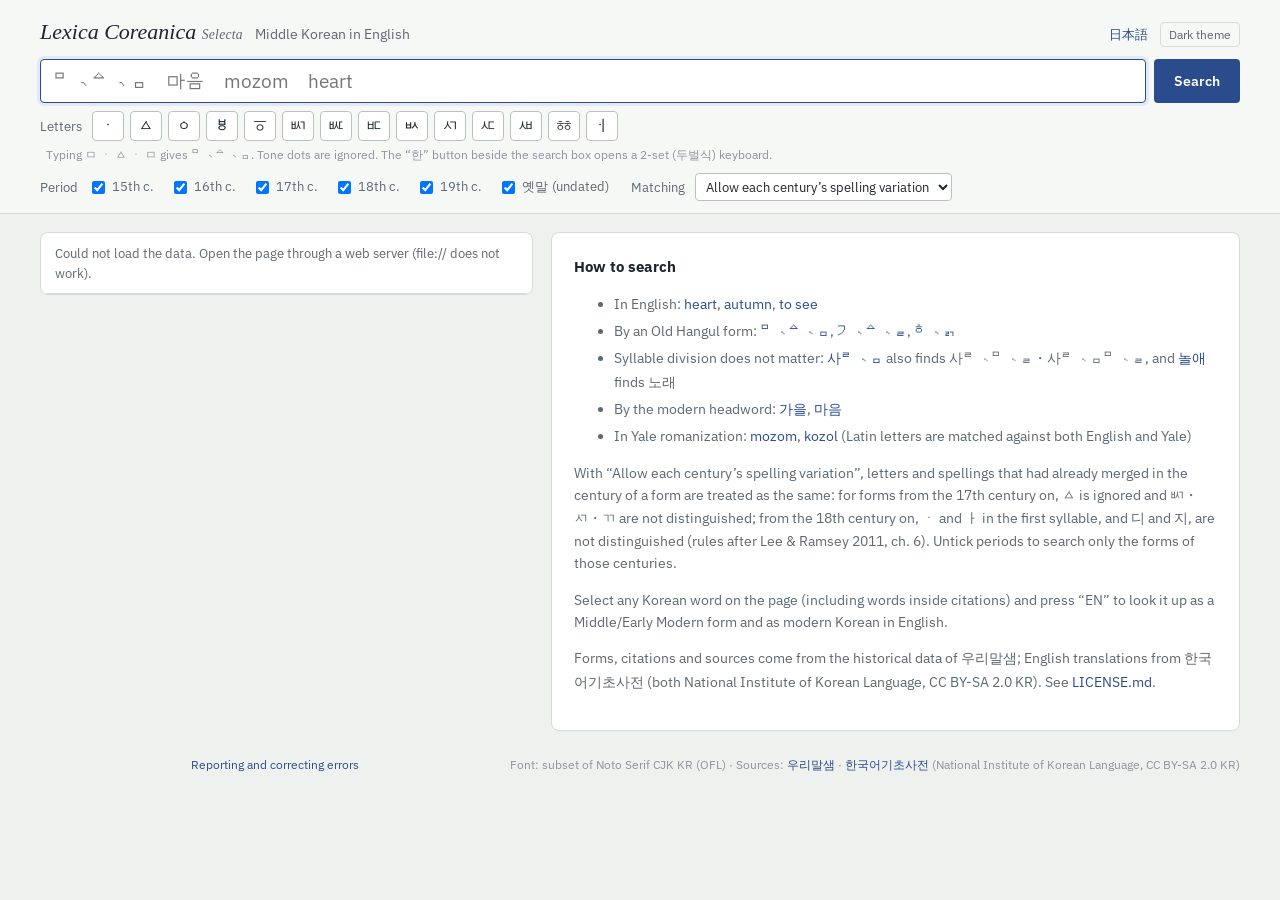
==== en/index.html @ 5fdf5585 "Rename project to Lexica Coreanica / Mongolica / Tungusica LexicaCoreanicarum -> LexicaCoreanica, Le" ====
<!DOCTYPE html>
<html lang="en">
<head>
<meta charset="UTF-8">
<meta name="viewport" content="width=device-width, initial-scale=1.0">
<title>Middle Korean in English — Lexica Coreanica Selecta</title>
<meta name="description" content="Search 15th–19th century Korean forms and citations from the historical data of 우리말샘, in English.">
<link rel="preload" href="../fonts/hangul.woff" as="font" type="font/woff" crossorigin>
<link rel="preconnect" href="https://fonts.googleapis.com">
<link rel="preconnect" href="https://fonts.gstatic.com" crossorigin>
<link rel="stylesheet" href="https://fonts.googleapis.com/css2?family=IBM+Plex+Sans:wght@400;500;600&display=swap">
<link rel="stylesheet" href="../site.css">
<meta name="lexica-base" content="../">
<link rel="alternate" hreflang="ja" href="../">
<style>:root { --font-ui: "IBM Plex Sans", system-ui, -apple-system, "Segoe UI", sans-serif; }</style>
</head>
<body>
<header class="top">
  <div class="wrap top-row">
    <div class="mark"><span class="mark-title">Lexica Coreanica <span class="mark-selecta">Selecta</span></span><span class="mark-sub">Middle Korean in English</span></div>
    <span class="top-links"><a href="../" hreflang="ja" lang="ja">日本語</a><button type="button" class="link-btn" id="theme">Dark theme</button></span>
  </div>
  <div class="wrap">
    <form id="f" class="query" autocomplete="off" role="search">
      <input id="q" class="field big" type="search" placeholder="ᄆᆞᅀᆞᆷ　마음　mozom　heart" aria-label="Word to search" autofocus>
      <button class="btn" type="submit">Search</button>
    </form>
    <div class="palette" aria-label="Insert Old Hangul letters">
      <span class="label">Letters</span>
      <button type="button" data-ins="ㆍ" title="arae-a">ㆍ</button><button type="button" data-ins="ㅿ" title="banchieum">ㅿ</button>
      <button type="button" data-ins="ㆁ" title="yet-ieung">ㆁ</button><button type="button" data-ins="ㅸ" title="sungyeongeum bieup">ㅸ</button>
      <button type="button" data-ins="ㆆ" title="yeorin-hieut">ㆆ</button><button type="button" data-ins="ㅴ" title="ㅂㅅㄱ">ㅴ</button>
      <button type="button" data-ins="ㅵ" title="ㅂㅅㄷ">ㅵ</button><button type="button" data-ins="ㅳ" title="ㅂㄷ">ㅳ</button>
      <button type="button" data-ins="ㅄ" title="ㅂㅅ">ㅄ</button><button type="button" data-ins="ㅺ" title="ㅅㄱ">ㅺ</button>
      <button type="button" data-ins="ㅼ" title="ㅅㄷ">ㅼ</button><button type="button" data-ins="ㅽ" title="ㅅㅂ">ㅽ</button>
      <button type="button" data-ins="ㆅ" title="ssang-hieut">ㆅ</button><button type="button" data-ins="ㆎ" title="ㆍ+ㅣ">ㆎ</button>
      <span class="hint">Typing ㅁ ㆍ ㅿ ㆍ ㅁ gives <span class="hangul">ᄆᆞᅀᆞᆷ</span>. Tone dots are ignored. The “<span class="hangul">한</span>” button beside the search box opens a 2-set (두벌식) keyboard.</span>
    </div>
    <div class="stages" role="group" aria-label="Filter by period">
      <span class="label">Period</span>
      <label><input type="checkbox" value="0" checked> 15th c.</label>
      <label><input type="checkbox" value="1" checked> 16th c.</label>
      <label><input type="checkbox" value="3" checked> 17th c.</label>
      <label><input type="checkbox" value="4" checked> 18th c.</label>
      <label><input type="checkbox" value="5" checked> 19th c.</label>
      <label><input type="checkbox" value="2" checked> <span class="hangul">옛말</span> (undated)</label>
      <span class="label sep">Matching</span>
      <select id="mode" class="mode" aria-label="How to match forms">
        <option value="era" selected>Allow each century’s spelling variation</option>
        <option value="syl">Ignore syllable division only</option>
        <option value="exact">Exact spelling</option>
      </select>
    </div>
  </div>
</header>
<main class="wrap main">
  <section class="pane list-pane" aria-label="Results"><div class="pane-head"><span id="info">Loading…</span></div><ul id="results" class="list"></ul></section>
  <section class="pane detail-pane" aria-label="Entry" id="detail">
    <div class="empty">
      <h2>How to search</h2>
      <ul>
        <li>In English: <a href="#q=heart">heart</a>, <a href="#q=autumn">autumn</a>, <a href="#q=to see">to see</a></li>
        <li>By an Old Hangul form: <a class="hangul" href="#q=ᄆᆞᅀᆞᆷ">ᄆᆞᅀᆞᆷ</a>, <a class="hangul" href="#q=ᄀᆞᅀᆞᆯ">ᄀᆞᅀᆞᆯ</a>, <a class="hangul" href="#q=ᄒᆞᆰ">ᄒᆞᆰ</a></li>
        <li>Syllable division does not matter: <a class="hangul" href="#q=사ᄅᆞᆷ">사ᄅᆞᆷ</a> also finds <span class="hangul">사ᄅᆞᄆᆞᆯ・사ᄅᆞᆷᄆᆞᆯ</span>, and <a class="hangul" href="#q=놀애">놀애</a> finds <span class="hangul">노래</span></li>
        <li>By the modern headword: <a class="hangul" href="#q=가을">가을</a>, <a class="hangul" href="#q=마음">마음</a></li>
        <li>In Yale romanization: <a href="#q=mozom">mozom</a>, <a href="#q=kozol">kozol</a> (Latin letters are matched against both English and Yale)</li>
      </ul>
      <p class="muted">With “Allow each century’s spelling variation”, letters and spellings that had already merged in the century of a form are treated as the same: for forms from the 17th century on, ㅿ is ignored and ㅴ・ㅺ・ㄲ are not distinguished; from the 18th century on, ㆍ and ㅏ in the first syllable, and <span class="hangul">디</span> and <span class="hangul">지</span>, are not distinguished (rules after Lee &amp; Ramsey 2011, ch. 6). Untick periods to search only the forms of those centuries.</p>
      <p class="muted">Select any Korean word on the page (including words inside citations) and press “EN” to look it up as a Middle/Early Modern form and as modern Korean in English.</p>
      <p class="muted">Forms, citations and sources come from the historical data of <span class="hangul">우리말샘</span>; English translations from <span class="hangul">한국어기초사전</span> (both National Institute of Korean Language, CC BY-SA 2.0 KR). See <a href="LICENSE.md">LICENSE.md</a>.</p>
    </div>
  </section>
</main>
<footer class="wrap foot">
  <span id="meta"></span>
  <a href="https://github.com/anti-tail/LexicaCoreanicaSelecta/blob/main/CONTRIBUTING.md#english" rel="noopener">Reporting and correcting errors</a>
  <span>Font: subset of Noto Serif CJK KR (OFL) · Sources: <a href="https://opendict.korean.go.kr/" rel="noopener">우리말샘</a> · <a href="https://krdict.korean.go.kr/" rel="noopener">한국어기초사전</a> (National Institute of Korean Language, CC BY-SA 2.0 KR)</span>
</footer>
<script src="../hkey.js"></script>
<script src="../hangulkbd.js" data-lang="en"></script>
<script src="../site.js"></script>
</body>
</html>
---- site.css ----
/* Lexica Coreanica Selecta — 中期朝鮮語検索（静的サイト）．本体 UI と同じ色と書体 */
/* 옛한글 を合成表示できる書体（Noto Serif CJK KR の部分集合）．ハングルの範囲だけに使う．
   옛한글 を含む要素には必ず .hangul（または --font-hangul）を付ける：iOS では system 書体に落ちると字母が音節にまとまらない */
@font-face {
  font-family: "LKS Hangul"; src: url("fonts/hangul.woff") format("woff"); font-display: swap;
  unicode-range: U+1100-11FF, U+302E-302F, U+3130-318F, U+A960-A97F, U+AC00-D7A3, U+D7B0-D7FF, U+25CC;
}
:root {
  --paper: #EEF1EE; --surface: #FFFFFF; --surface-2: #F6F8F6; --ink: #1C2530; --muted: #5B6873; --faint: #8A959E;
  --rule: #D5DCD7; --rule-strong: #B9C3BD; --indigo: #2B4C8C; --indigo-soft: #E3E9F5; --celadon: #4F806B; --celadon-soft: #DDEBE3;
  --ochre: #F0DC95; --ochre-ink: #6E5612; --plum: #5A3E8E; --plum-soft: #F1EDF8;
  --font-ui: "IBM Plex Sans JP", "Yu Gothic UI", "Hiragino Sans", "Noto Sans CJK JP", "Noto Sans JP", system-ui, sans-serif;
  --font-hangul: "LKS Hangul", "Noto Serif CJK KR", "Source Han Serif K", "Noto Serif KR", "HCR Batang", "함초롬바탕", "Noto Sans CJK KR", "Malgun Gothic", serif;
  --font-ipa: "Charis SIL", "Gentium Plus", "Doulos SIL", "Noto Serif", "Times New Roman", serif;
}
@media (prefers-color-scheme: dark) { :root:not([data-theme="light"]) {
  --paper: #12171C; --surface: #1A2027; --surface-2: #1F262E; --ink: #E2E7EA; --muted: #9AA6B0; --faint: #6F7B85; --rule: #2B343D; --rule-strong: #3A4550;
  --indigo: #93AEE8; --indigo-soft: #233150; --celadon: #8EC3AB; --celadon-soft: #1F3530; --ochre: #5C4B1C; --ochre-ink: #F1DC9B; --plum: #C3B2E8; --plum-soft: #2A2438; } }
:root[data-theme="dark"] {
  --paper: #12171C; --surface: #1A2027; --surface-2: #1F262E; --ink: #E2E7EA; --muted: #9AA6B0; --faint: #6F7B85; --rule: #2B343D; --rule-strong: #3A4550;
  --indigo: #93AEE8; --indigo-soft: #233150; --celadon: #8EC3AB; --celadon-soft: #1F3530; --ochre: #5C4B1C; --ochre-ink: #F1DC9B; --plum: #C3B2E8; --plum-soft: #2A2438; }
* { box-sizing: border-box; }
[hidden] { display: none !important; }
html, body { margin: 0; }
body { background: var(--paper); color: var(--ink); font: 14px/1.6 var(--font-ui); -webkit-font-smoothing: antialiased; }
a { color: var(--indigo); text-decoration: none; }
a:hover { text-decoration: underline; text-underline-offset: 3px; }
:focus-visible { outline: 2px solid var(--indigo); outline-offset: 2px; border-radius: 2px; }
.hangul { font-family: var(--font-hangul); }
.ipa { font-family: var(--font-ipa); }
.muted { color: var(--muted); } .faint { color: var(--faint); }
.wrap { max-width: 1240px; margin: 0 auto; padding: 0 20px; }

.top { background: var(--surface-2); border-bottom: 1px solid var(--rule); padding: 14px 0 12px; position: sticky; top: 0; z-index: 5; }
.top-row { display: flex; align-items: baseline; justify-content: space-between; margin-bottom: 10px; }
.mark { display: flex; align-items: baseline; gap: 12px; flex-wrap: wrap; }
.mark-title { font-family: var(--font-ipa); font-style: italic; font-size: 22px; }
.mark-selecta { font-size: .62em; letter-spacing: .02em; color: var(--muted); }
.mark-sub { color: var(--muted); }
.link-btn { white-space: nowrap; flex: none; background: none; border: 1px solid var(--rule); border-radius: 4px; color: var(--muted); padding: 2px 8px; cursor: pointer; font: inherit; font-size: 12px; }
.query { display: flex; gap: 8px; }
.field { height: 44px; padding: 0 12px; border: 1px solid var(--rule-strong); border-radius: 4px; background: var(--surface); color: var(--ink); font: inherit; }
.field.big { flex: 1; min-width: 0; font-size: 19px; font-family: "LKS Hangul", var(--font-ui); }
.field:focus { border-color: var(--indigo); outline: none; box-shadow: 0 0 0 3px var(--indigo-soft); }
.btn { height: 44px; padding: 0 20px; border: 0; border-radius: 4px; background: var(--indigo); color: var(--surface); font: inherit; font-weight: 600; cursor: pointer; }
.palette, .stages { display: flex; flex-wrap: wrap; gap: 4px 6px; align-items: center; margin-top: 8px; font-size: 13px; }
.palette button { font-family: var(--font-hangul); font-size: 16px; min-width: 32px; height: 30px; border: 1px solid var(--rule-strong); border-radius: 4px; background: var(--surface); color: var(--ink); cursor: pointer; }
.palette button:hover { border-color: var(--indigo); color: var(--indigo); }
.palette .hint { color: var(--faint); font-size: 12px; margin-left: 6px; }
.stages label { display: inline-flex; gap: 4px; align-items: center; margin-right: 10px; color: var(--muted); cursor: pointer; }
.label { color: var(--muted); font-size: 12.5px; margin-right: 4px; }
.label.sep { margin-left: 6px; }
.mode { height: 28px; border: 1px solid var(--rule-strong); border-radius: 4px; background: var(--surface); color: var(--ink); font: inherit; font-size: 13px; padding: 0 6px; }
tr.hit td { background: var(--ochre); color: var(--ochre-ink); }
tr.hit td .tag { background: var(--surface); }

.main { display: grid; grid-template-columns: minmax(300px, 5fr) minmax(0, 7fr); gap: 18px; padding-top: 18px; padding-bottom: 24px; align-items: start; }
.pane { background: var(--surface); border: 1px solid var(--rule); border-radius: 8px; min-width: 0; }
.pane-head { padding: 10px 14px; border-bottom: 1px solid var(--rule); color: var(--muted); font-size: 12.5px; }
.list-pane, .detail-pane { max-height: calc(100vh - var(--top-h, 190px) - 40px); overflow: auto; }
.detail-pane { position: sticky; top: calc(var(--top-h, 190px) + 18px); }
.list { list-style: none; margin: 0; padding: 0; }
.item { padding: 10px 14px; border-bottom: 1px solid var(--rule); cursor: pointer; }
.item:hover { background: var(--surface-2); }
.item[aria-selected="true"] { background: var(--indigo-soft); box-shadow: inset 3px 0 0 var(--indigo); }
.item-head { display: flex; gap: 8px; align-items: baseline; flex-wrap: wrap; }
.item-hw { font-family: var(--font-hangul); font-size: 19px; }
.item-old { font-family: var(--font-hangul); font-size: 17px; color: var(--plum); }
.item-ja { font-size: 12.5px; color: var(--muted); }
.item-gl { font-size: 12.5px; color: var(--faint); overflow: hidden; white-space: nowrap; text-overflow: ellipsis; }
.empty { padding: 22px; color: var(--muted); }
.empty h2 { font-size: 15px; color: var(--ink); margin: 0 0 8px; }
.empty li { margin: 4px 0; }

.entry { padding: 18px 20px; }
.entry-hw { font-family: var(--font-hangul); font-size: 34px; line-height: 1.2; }
.entry-hw small { font-size: 15px; color: var(--faint); margin-left: 6px; }
.entry-ja { font-weight: 600; margin-top: 4px; }
.entry-gl { color: var(--muted); max-width: 70ch; margin-top: 4px; }
.tag { display: inline-block; font-size: 11.5px; padding: 0 6px; height: 20px; line-height: 19px; border-radius: 3px; border: 1px solid var(--rule); color: var(--muted); background: var(--surface-2); margin-right: 4px; white-space: nowrap; }
.v-L { color: var(--plum); background: var(--plum-soft); border-color: transparent; font-weight: 600; }
.v-O { color: var(--plum); background: var(--plum-soft); border-color: transparent; }
.v-E { color: var(--indigo); background: var(--indigo-soft); border-color: transparent; font-weight: 600; }
h3 { font-size: 13px; color: var(--muted); font-weight: 600; margin: 22px 0 8px; }
h3 .n { color: var(--faint); font-weight: 400; margin-left: 6px; }
table { border-collapse: collapse; width: 100%; font-size: 13px; }
th { text-align: left; font-weight: 500; color: var(--muted); font-size: 12px; padding: 6px 8px; border-bottom: 1px solid var(--rule-strong); }
td { padding: 6px 8px; border-bottom: 1px solid var(--rule); vertical-align: baseline; }
td.hangul { font-size: 18px; }
td.ctx { font-family: var(--font-hangul); font-size: 15px; line-height: 1.7; }
td.num { white-space: nowrap; color: var(--muted); }
mark { background: var(--ochre); color: var(--ochre-ink); padding: 0 2px; border-radius: 2px; }
.foot { display: flex; justify-content: space-between; gap: 12px; flex-wrap: wrap; color: var(--faint); font-size: 12px; padding-bottom: 24px; }
@media (max-width: 900px) {
  .main { grid-template-columns: minmax(0, 1fr); }
  .list-pane, .detail-pane { max-height: none; position: static; }
  .top { position: static; }
  .palette .hint { display: none; }
}

/* 訳（選んだ語の日本語訳） */
.tr-btn { position: absolute; z-index: 20; height: 28px; padding: 0 12px; border-radius: 14px; border: 0; background: var(--indigo); color: var(--surface); font: inherit; font-size: 13px; font-weight: 600; cursor: pointer; box-shadow: 0 4px 12px -4px rgba(0,0,0,.3); }
.tr-pop { position: absolute; z-index: 21; width: min(420px, calc(100vw - 24px)); max-height: 60vh; overflow: auto; background: var(--surface); border: 1px solid var(--rule-strong); border-radius: 8px; box-shadow: 0 12px 32px -12px rgba(28,37,48,.35); }
.tr-head { display: flex; gap: 6px; padding: 10px; border-bottom: 1px solid var(--rule); position: sticky; top: 0; background: var(--surface); }
.tr-head input { flex: 1; min-width: 0; height: 34px; padding: 0 8px; border: 1px solid var(--rule-strong); border-radius: 4px; font: inherit; font-family: var(--font-hangul); font-size: 16px; background: var(--surface); color: var(--ink); }
.tr-head button { height: 34px; padding: 0 12px; border: 0; border-radius: 4px; background: var(--indigo); color: var(--surface); font: inherit; cursor: pointer; }
.tr-sec { padding: 6px 12px 0; font-size: 12px; color: var(--faint); }
.tr-hit { padding: 8px 12px; border-bottom: 1px solid var(--rule); }
.tr-hit:last-child { border-bottom: 0; }
.tr-hw { font-family: var(--font-hangul); font-size: 17px; }
.tr-ja { font-weight: 600; }
.tr-def { font-size: 12.5px; color: var(--muted); }
.tr-ko { font-size: 12px; color: var(--faint); }
.tr-foot { padding: 8px 12px; font-size: 12px; border-top: 1px solid var(--rule); display: flex; gap: 12px; flex-wrap: wrap; }
.loading { padding: 12px; color: var(--muted); }

/* 方言地図 */
.dmap { display: flex; gap: 16px; align-items: flex-start; flex-wrap: wrap; }
.dmap-svg { width: 260px; max-width: 100%; height: auto; flex: none; border: 1px solid var(--rule); border-radius: 6px; }
.dm-sea { fill: var(--surface-2); }
.dm-land { fill: var(--rule); stroke: var(--surface-2); stroke-width: .6; }
.dm-prov { fill: var(--surface); stroke: var(--rule-strong); stroke-width: .6; }
.dm-lit { fill: var(--indigo-soft); }
.dm-other { fill: var(--faint); stroke: var(--surface); stroke-width: .8; }
.dm-mark { transition: opacity .15s; }
.dm-mark.dim { opacity: .12; }
.dleg { list-style: none; margin: 0; padding: 0; flex: 1; min-width: 200px; max-height: 480px; overflow: auto; font-size: 13px; }
.dleg li { display: grid; grid-template-columns: 18px auto 1fr; gap: 2px 8px; align-items: baseline; padding: 4px 6px; border-radius: 4px; cursor: pointer; }
.dleg li:hover { background: var(--surface-2); }
.dleg li[aria-pressed="true"] { background: var(--indigo-soft); }
.dl-sym { align-self: center; display: flex; }
.dl-form { font-size: 16px; }
.dl-reg { color: var(--muted); font-size: 12px; }
.dmap-note { font-size: 12px; margin: 6px 0 0; }
.top-links { display: inline-flex; align-items: baseline; gap: 12px; font-size: 13px; }
/* 誤りの報告と訂正の印 */
.report { font-size: 12px; }
.tag.fixed { background: var(--celadon-soft); color: var(--celadon); border-color: transparent; }
tr.hidden-form td { opacity: .45; text-decoration: line-through; }
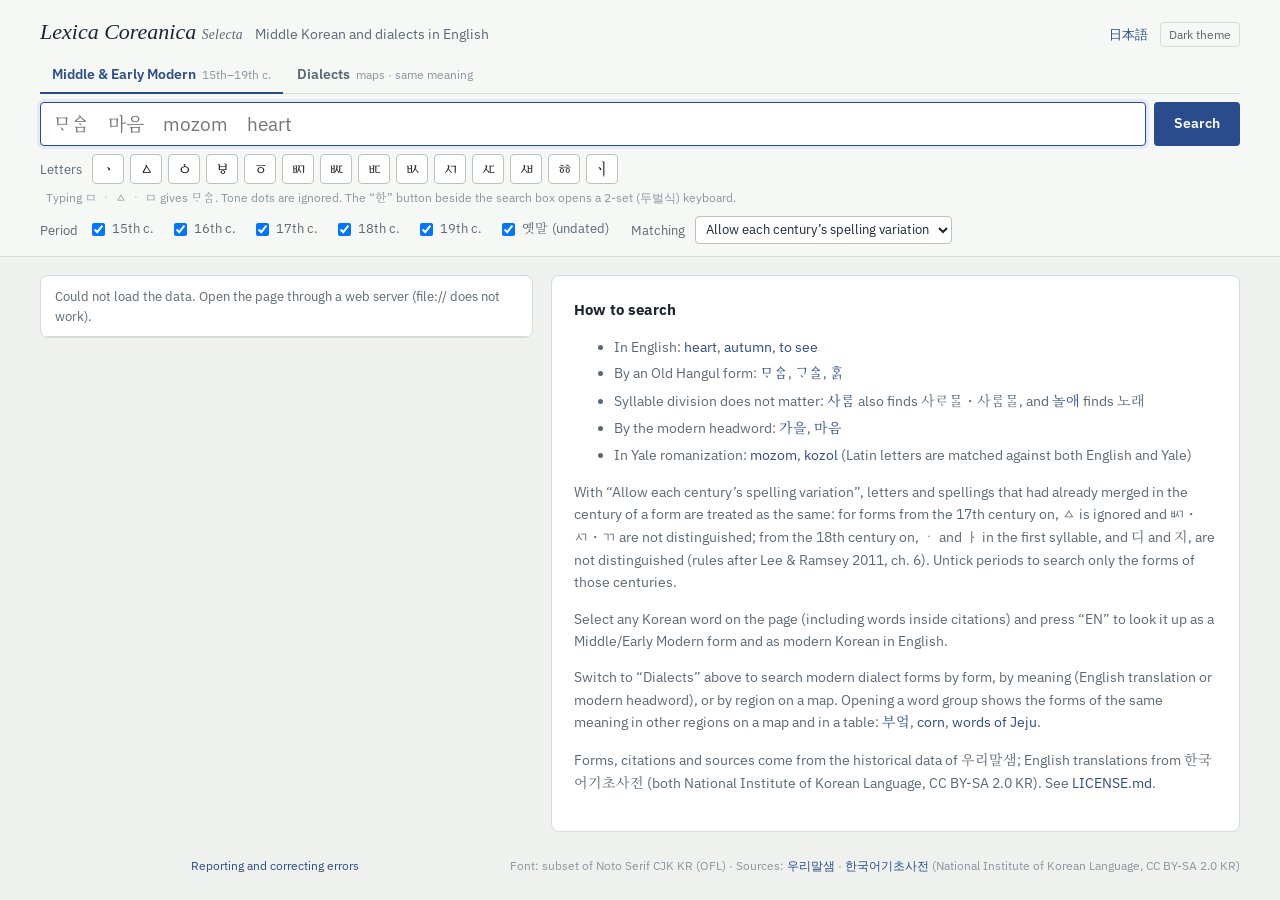
==== commit 377b4ba5: "方言の検索（「方言」タブ：方言形・意味・地図の地域で引き，同じ意味の別の方言形を地図と表で示す）と，品詞の同じ語義に限った訳 Co-Authored-By: Claude Opus 5.5 <nore" ====
--- a/en/index.html
+++ b/en/index.html
@@ -3,8 +3,8 @@
 <head>
 <meta charset="UTF-8">
 <meta name="viewport" content="width=device-width, initial-scale=1.0">
-<title>Middle Korean in English — Lexica Coreanica Selecta</title>
-<meta name="description" content="Search 15th–19th century Korean forms and citations from the historical data of 우리말샘, in English.">
+<title>Middle Korean and Korean Dialects in English — Lexica Coreanica Selecta</title>
+<meta name="description" content="Search 15th–19th century Korean forms and citations, and modern dialect forms, from the historical data and dialect entries of 우리말샘, in English.">
 <link rel="preload" href="../fonts/hangul.woff" as="font" type="font/woff" crossorigin>
 <link rel="preconnect" href="https://fonts.googleapis.com">
 <link rel="preconnect" href="https://fonts.gstatic.com" crossorigin>
@@ -17,10 +17,14 @@
 <body>
 <header class="top">
   <div class="wrap top-row">
-    <div class="mark"><span class="mark-title">Lexica Coreanica <span class="mark-selecta">Selecta</span></span><span class="mark-sub">Middle Korean in English</span></div>
+    <div class="mark"><span class="mark-title">Lexica Coreanica <span class="mark-selecta">Selecta</span></span><span class="mark-sub">Middle Korean and dialects in English</span></div>
     <span class="top-links"><a href="../" hreflang="ja" lang="ja">日本語</a><button type="button" class="link-btn" id="theme">Dark theme</button></span>
   </div>
   <div class="wrap">
+    <nav class="tabs" role="tablist" aria-label="What to search">
+      <button type="button" role="tab" data-tab="h" aria-selected="true">Middle &amp; Early Modern<span class="tab-sub">15th–19th c.</span></button>
+      <button type="button" role="tab" data-tab="d" aria-selected="false">Dialects<span class="tab-sub">maps · same meaning</span></button>
+    </nav>
     <form id="f" class="query" autocomplete="off" role="search">
       <input id="q" class="field big" type="search" placeholder="ᄆᆞᅀᆞᆷ　마음　mozom　heart" aria-label="Word to search" autofocus>
       <button class="btn" type="submit">Search</button>
@@ -36,7 +40,7 @@
       <button type="button" data-ins="ㆅ" title="ssang-hieut">ㆅ</button><button type="button" data-ins="ㆎ" title="ㆍ+ㅣ">ㆎ</button>
       <span class="hint">Typing ㅁ ㆍ ㅿ ㆍ ㅁ gives <span class="hangul">ᄆᆞᅀᆞᆷ</span>. Tone dots are ignored. The “<span class="hangul">한</span>” button beside the search box opens a 2-set (두벌식) keyboard.</span>
     </div>
-    <div class="stages" role="group" aria-label="Filter by period">
+    <div class="stages h-only" role="group" aria-label="Filter by period">
       <span class="label">Period</span>
       <label><input type="checkbox" value="0" checked> 15th c.</label>
       <label><input type="checkbox" value="1" checked> 16th c.</label>
@@ -48,6 +52,31 @@
       <select id="mode" class="mode" aria-label="How to match forms">
         <option value="era" selected>Allow each century’s spelling variation</option>
         <option value="syl">Ignore syllable division only</option>
+        <option value="exact">Exact spelling</option>
+      </select>
+    </div>
+    <div class="dctl d-only" role="group" aria-label="Filter by region">
+      <span class="label">Regions</span><span id="rchips" class="chips"></span>
+      <button type="button" class="link-btn" id="rpick">Choose on the map</button>
+      <button type="button" class="link-btn" id="rclear" hidden>Back to all regions</button>
+      <span id="rinfo" class="faint"></span>
+    </div>
+    <div class="dctl d-only" role="group" aria-label="How to search dialects">
+      <span class="label">Region condition</span>
+      <select id="drm" class="mode" aria-label="Region condition">
+        <option value="any" selected>Forms found in any chosen region</option>
+        <option value="all">Forms found in every chosen region</option>
+        <option value="only">Forms found only in the chosen regions</option>
+      </select>
+      <span class="label sep">Search in</span>
+      <select id="dtarget" class="mode" aria-label="Search in">
+        <option value="auto" selected>Dialect forms and modern headwords</option>
+        <option value="form">Dialect forms only</option>
+        <option value="std">Modern headwords and definitions only</option>
+      </select>
+      <span class="label sep">Matching</span>
+      <select id="dmode" class="mode" aria-label="How to match forms">
+        <option value="syl" selected>Ignore syllable division</option>
         <option value="exact">Exact spelling</option>
       </select>
     </div>
@@ -67,6 +96,7 @@
       </ul>
       <p class="muted">With “Allow each century’s spelling variation”, letters and spellings that had already merged in the century of a form are treated as the same: for forms from the 17th century on, ㅿ is ignored and ㅴ・ㅺ・ㄲ are not distinguished; from the 18th century on, ㆍ and ㅏ in the first syllable, and <span class="hangul">디</span> and <span class="hangul">지</span>, are not distinguished (rules after Lee &amp; Ramsey 2011, ch. 6). Untick periods to search only the forms of those centuries.</p>
       <p class="muted">Select any Korean word on the page (including words inside citations) and press “EN” to look it up as a Middle/Early Modern form and as modern Korean in English.</p>
+      <p class="muted">Switch to “Dialects” above to search modern dialect forms by form, by meaning (English translation or modern headword), or by region on a map. Opening a word group shows the forms of the same meaning in other regions on a map and in a table: <a class="hangul" href="#t=d&amp;q=부엌">부엌</a>, <a href="#t=d&amp;q=corn">corn</a>, <a href="#t=d&amp;r=JJ">words of Jeju</a>.</p>
       <p class="muted">Forms, citations and sources come from the historical data of <span class="hangul">우리말샘</span>; English translations from <span class="hangul">한국어기초사전</span> (both National Institute of Korean Language, CC BY-SA 2.0 KR). See <a href="LICENSE.md">LICENSE.md</a>.</p>
     </div>
   </section>
--- a/site.css
+++ b/site.css
@@ -137,3 +137,45 @@
 .report { font-size: 12px; }
 .tag.fixed { background: var(--celadon-soft); color: var(--celadon); border-color: transparent; }
 tr.hidden-form td { opacity: .45; text-decoration: line-through; }
+
+/* 歴史形／方言のタブ */
+.tabs { display: flex; gap: 2px; margin-bottom: 8px; border-bottom: 1px solid var(--rule); }
+.tabs button { font: inherit; font-size: 14px; font-weight: 600; color: var(--muted); background: none; border: 0; border-bottom: 2px solid transparent; padding: 4px 12px 6px; margin-bottom: -1px; cursor: pointer; }
+.tabs button[aria-selected="true"] { color: var(--indigo); border-bottom-color: var(--indigo); }
+.tabs .tab-sub { font-weight: 400; font-size: 11.5px; color: var(--faint); margin-left: 6px; }
+body[data-tab="d"] .h-only { display: none; }
+body:not([data-tab="d"]) .d-only { display: none; }
+/* 方言の検索 */
+.dctl { display: flex; flex-wrap: wrap; gap: 4px 6px; align-items: center; margin-top: 8px; font-size: 13px; }
+.chips { display: inline-flex; flex-wrap: wrap; gap: 4px; }
+.chip { font: inherit; font-size: 12.5px; height: 26px; padding: 0 9px; border: 1px solid var(--rule-strong); border-radius: 13px; background: var(--surface); color: var(--ink); cursor: pointer; }
+.chip:hover { border-color: var(--indigo); color: var(--indigo); }
+.chip.on { background: var(--indigo); border-color: var(--indigo); color: var(--surface); }
+.chip.part { background: var(--indigo-soft); border-color: var(--indigo); color: var(--indigo); }
+.item-dforms { display: flex; flex-wrap: wrap; gap: 2px 12px; margin-top: 2px; }
+.dform { display: inline-flex; gap: 4px; align-items: baseline; }
+.dform .hangul { font-size: 16px; color: var(--plum); }
+.dform .rg, .rgcell { font-size: 11.5px; color: var(--faint); white-space: nowrap; }
+.rgcell { font-size: 12.5px; color: var(--muted); width: 8em; }
+.list .more { padding: 10px 14px; text-align: center; list-style: none; }
+.dleg li.hit .dl-form { background: var(--ochre); color: var(--ochre-ink); border-radius: 2px; padding: 0 2px; }
+a.hitf { background: var(--ochre); color: var(--ochre-ink); border-radius: 2px; padding: 0 2px; }
+.dmap-more { font-size: 13px; margin: 8px 0 0; }
+.rel { list-style: none; margin: 0; padding: 0; font-size: 13px; }
+.rel li { padding: 3px 0; border-bottom: 1px solid var(--rule); }
+.rel a.hangul { font-size: 16px; margin-right: 4px; }
+.pick { display: flex; gap: 18px; flex-wrap: wrap; align-items: flex-start; }
+.pick-svg { width: 300px; max-width: 100%; height: auto; flex: none; border: 1px solid var(--rule); border-radius: 6px; }
+.pick-side { flex: 1; min-width: 220px; }
+.pk-prov { fill: var(--surface); stroke: var(--rule-strong); stroke-width: .7; cursor: pointer; transition: fill .12s; }
+.pk-prov:hover { fill: var(--indigo-soft); }
+.pk-prov.on { fill: var(--indigo); }
+.pk-pt { cursor: pointer; }
+.pk-pt circle { fill: var(--surface); stroke: var(--indigo); stroke-width: 1.5; }
+.pk-pt.on circle { fill: var(--indigo); }
+.pk-pt text { font: 10px var(--font-ui); fill: var(--muted); pointer-events: none; }
+.pk-pt:hover circle { fill: var(--indigo-soft); }
+.tips { padding-left: 18px; margin: 0; }
+.tips li { margin: 3px 0; }
+.dform .hangul { white-space: nowrap; }
+.dform .rg { white-space: normal; }
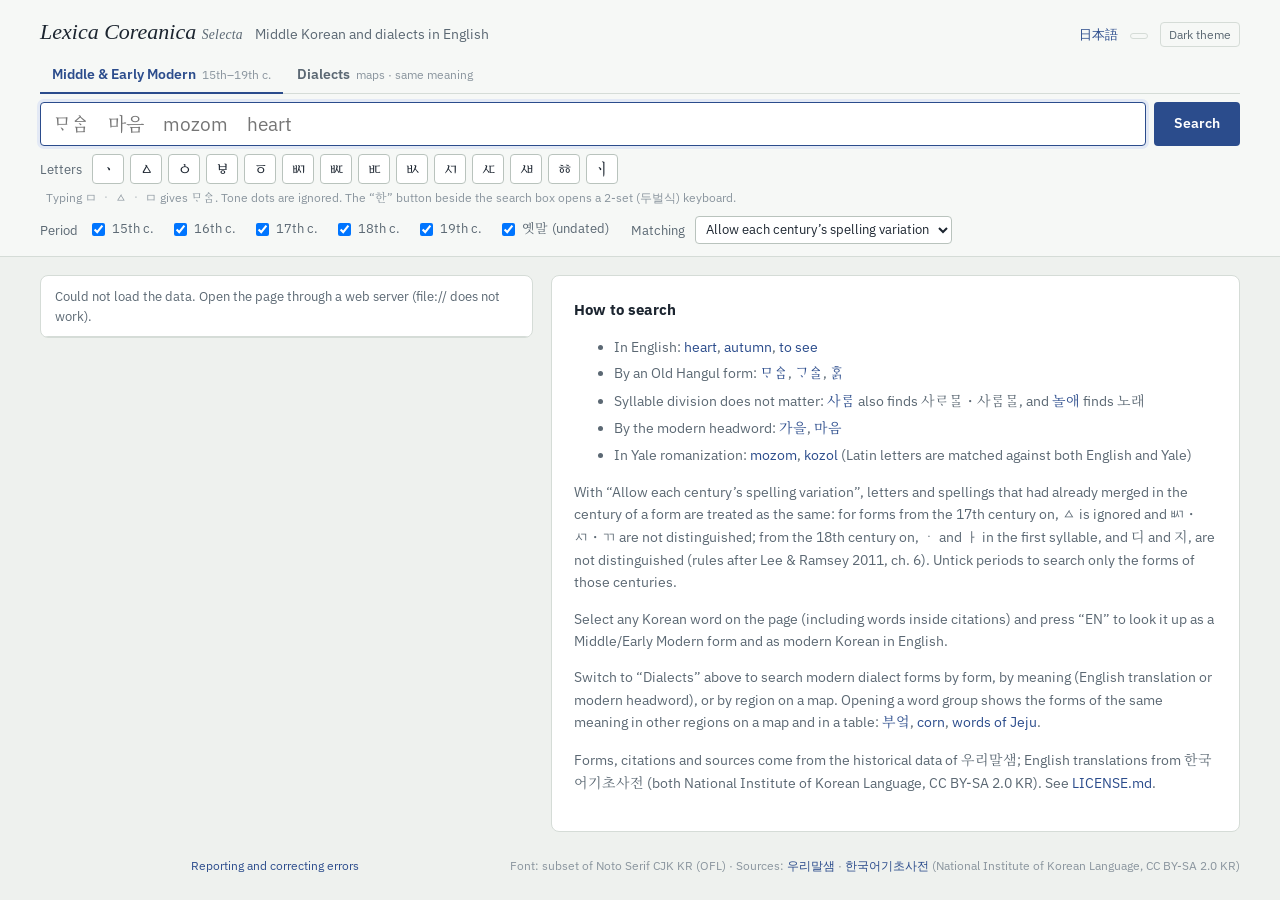
==== commit 97310cfe: "ブックマークと復習カード：項目を「ブックマーク」で保存し，「復習」で 2 方向のカード（中期・近世の形 → 訳，訳 → 中期・近世の形）を FSRS-5 の間隔で復習 - lexica-study.j" ====
--- a/en/index.html
+++ b/en/index.html
@@ -18,7 +18,7 @@
 <header class="top">
   <div class="wrap top-row">
     <div class="mark"><span class="mark-title">Lexica Coreanica <span class="mark-selecta">Selecta</span></span><span class="mark-sub">Middle Korean and dialects in English</span></div>
-    <span class="top-links"><a href="../" hreflang="ja" lang="ja">日本語</a><button type="button" class="link-btn" id="theme">Dark theme</button></span>
+    <span class="top-links"><a href="../" hreflang="ja" lang="ja">日本語</a><button type="button" class="link-btn" id="study"></button><button type="button" class="link-btn" id="theme">Dark theme</button></span>
   </div>
   <div class="wrap">
     <nav class="tabs" role="tablist" aria-label="What to search">
@@ -83,7 +83,7 @@
   </div>
 </header>
 <main class="wrap main">
-  <section class="pane list-pane" aria-label="Results"><div class="pane-head"><span id="info">Loading…</span></div><ul id="results" class="list"></ul></section>
+  <section class="pane list-pane" aria-label="Results"><div class="pane-head"><span id="info">Loading…</span><button type="button" class="link-btn" id="bm-list" hidden></button></div><ul id="results" class="list"></ul></section>
   <section class="pane detail-pane" aria-label="Entry" id="detail">
     <div class="empty">
       <h2>How to search</h2>
@@ -108,6 +108,7 @@
 </footer>
 <script src="../hkey.js"></script>
 <script src="../hangulkbd.js" data-lang="en"></script>
+<script src="../lexica-study.js"></script>
 <script src="../site.js"></script>
 </body>
 </html>
--- a/site.css
+++ b/site.css
@@ -179,3 +179,21 @@
 .tips li { margin: 3px 0; }
 .dform .hangul { white-space: nowrap; }
 .dform .rg { white-space: normal; }
+
+/* ブックマークと復習（lexica-study.js が共通の部品の見た目を入れる．ここはこのサイトのカードと一覧） */
+.pane-head { display: flex; justify-content: space-between; align-items: center; gap: 10px; }
+.item-bm { color: var(--ochre-ink); background: var(--ochre); border-radius: 3px; font-size: 11px; padding: 0 4px; margin-left: auto; }
+.card-old { font-size: 44px; line-height: 1.25; margin-bottom: 6px; text-align: center; }
+.card-period { text-align: center; margin-bottom: 8px; }
+.card-q { font-size: 20px; font-weight: 600; margin-bottom: 8px; }
+.card-q .entry-gl { font-size: 14px; font-weight: 400; margin: 6px auto 0; }
+.card-hint { margin-top: 12px; font-size: 13px; color: var(--muted); }
+.card-hint summary { cursor: pointer; color: var(--indigo); }
+.card-hint .hangul { font-size: 20px; color: var(--ink); }
+.card-tr { font-size: 17px; font-weight: 600; text-align: center; }
+.card-modern { text-align: center; color: var(--muted); margin: 4px 0 10px; }
+.card-modern .hangul { font-size: 18px; color: var(--ink); }
+.ls-forms { width: auto; margin: 0 auto; }
+.ls-forms td { border-bottom: 0; padding: 2px 8px; }
+.card-cite { margin-top: 10px; font-size: 13px; text-align: center; }
+.card-cite .hangul { font-size: 15px; }
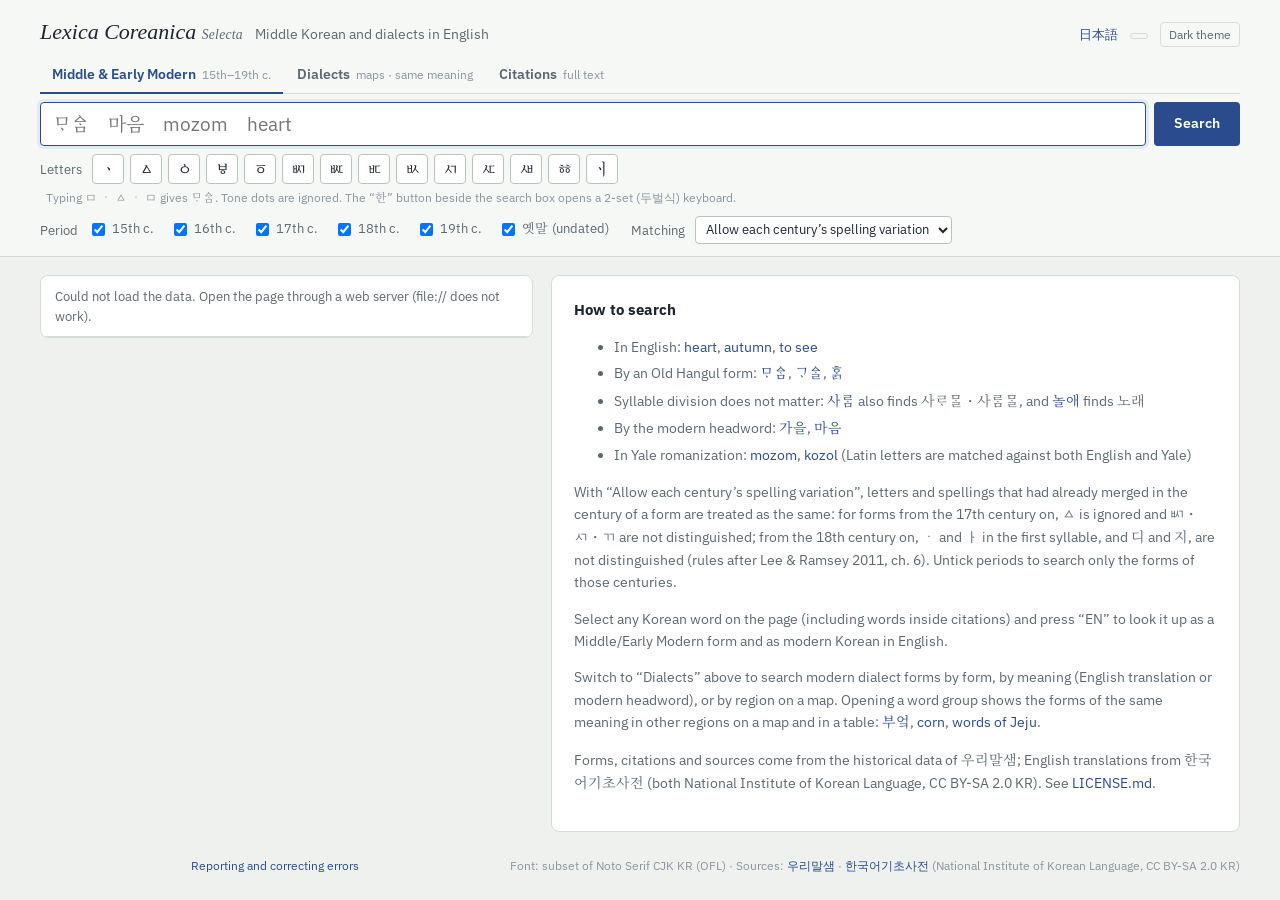
==== commit 4605c767: "「用例」ページ：우리말샘 の歴史情報の用例（約 3 万文）を全文で引く 綴りの揺れの吸収（時代ごと／音節の組み方だけ）・表記どおり・正規表現で照合し， 世紀・文献で絞る．世紀・文献ごとの数，一致した語" ====
--- a/en/index.html
+++ b/en/index.html
@@ -10,6 +10,7 @@
 <link rel="preconnect" href="https://fonts.gstatic.com" crossorigin>
 <link rel="stylesheet" href="https://fonts.googleapis.com/css2?family=IBM+Plex+Sans:wght@400;500;600&display=swap">
 <link rel="stylesheet" href="../site.css">
+<link rel="stylesheet" href="../corpus.css">
 <meta name="lexica-base" content="../">
 <link rel="alternate" hreflang="ja" href="../">
 <style>:root { --font-ui: "IBM Plex Sans", system-ui, -apple-system, "Segoe UI", sans-serif; }</style>
@@ -24,6 +25,7 @@
     <nav class="tabs" role="tablist" aria-label="What to search">
       <button type="button" role="tab" data-tab="h" aria-selected="true">Middle &amp; Early Modern<span class="tab-sub">15th–19th c.</span></button>
       <button type="button" role="tab" data-tab="d" aria-selected="false">Dialects<span class="tab-sub">maps · same meaning</span></button>
+      <a class="tab-link" href="corpus.html">Citations<span class="tab-sub">full text</span></a>
     </nav>
     <form id="f" class="query" autocomplete="off" role="search">
       <input id="q" class="field big" type="search" placeholder="ᄆᆞᅀᆞᆷ　마음　mozom　heart" aria-label="Word to search" autofocus>
--- a/corpus.css
+++ b/corpus.css
@@ -0,0 +1,27 @@
+/* 「用例」ページ（corpus.html）と，検索ページの上のタブからそこへ行くリンク */
+.tabs a.tab-link { font-size: 14px; font-weight: 600; color: var(--muted); border-bottom: 2px solid transparent; padding: 4px 12px 6px; margin-bottom: -1px; text-decoration: none; }
+.tabs a.tab-link:hover { color: var(--ink); }
+.tabs a.tab-link[aria-selected="true"] { color: var(--indigo); border-bottom-color: var(--indigo); }
+.cq-ctl { display: flex; flex-wrap: wrap; gap: 4px 14px; align-items: center; margin-top: 8px; font-size: 13px; }
+.cq-ctl label { display: inline-flex; gap: 4px; align-items: center; color: var(--muted); cursor: pointer; }
+.cq-ctl .doc { height: 28px; width: 10em; border: 1px solid var(--rule-strong); border-radius: 4px; background: var(--surface); color: var(--ink); font: inherit; padding: 0 6px; }
+.cite { padding: 9px 14px; border-bottom: 1px solid var(--rule); list-style: none; }
+.cite-meta { display: flex; gap: 10px; flex-wrap: wrap; font-size: 12px; color: var(--muted); align-items: baseline; }
+.cite-meta a { font-size: 14px; }
+.cite-meta sup { font-size: 10px; margin-left: 1px; }
+.cite-meta sup a { font-size: 10px; padding: 0 1px; }
+.cite-loc { color: var(--ink); }
+.cite-text { font-size: 17px; line-height: 1.75; }
+.cite-text mark { background: var(--ochre); color: var(--ochre-ink); border-radius: 2px; padding: 0 1px; }
+.cite-text u { text-decoration-color: var(--celadon); text-decoration-thickness: 2px; text-underline-offset: 4px; }
+#side { padding: 4px 14px 14px; }
+#side h3 { font-size: 13px; margin: 14px 0 6px; color: var(--muted); font-weight: 600; }
+.cbar { display: grid; grid-template-columns: 8em 1fr 4em; gap: 6px; align-items: center; font-size: 12.5px; margin: 2px 0; }
+.cbar[data-doc] { cursor: pointer; }
+.cbar .b { height: 10px; background: var(--celadon); border-radius: 2px; min-width: 1px; }
+.cbar[data-doc]:hover .b { background: var(--indigo); }
+.cbar .n { text-align: right; font-variant-numeric: tabular-nums; color: var(--muted); }
+.wtab { width: 100%; border-collapse: collapse; font-size: 14px; }
+.wtab td { padding: 2px 4px; border-bottom: 1px solid var(--rule); }
+.wtab td.n { text-align: right; color: var(--muted); width: 4em; font-variant-numeric: tabular-nums; }
+.wtab tr { cursor: pointer; } .wtab tr:hover { background: var(--surface-2); }
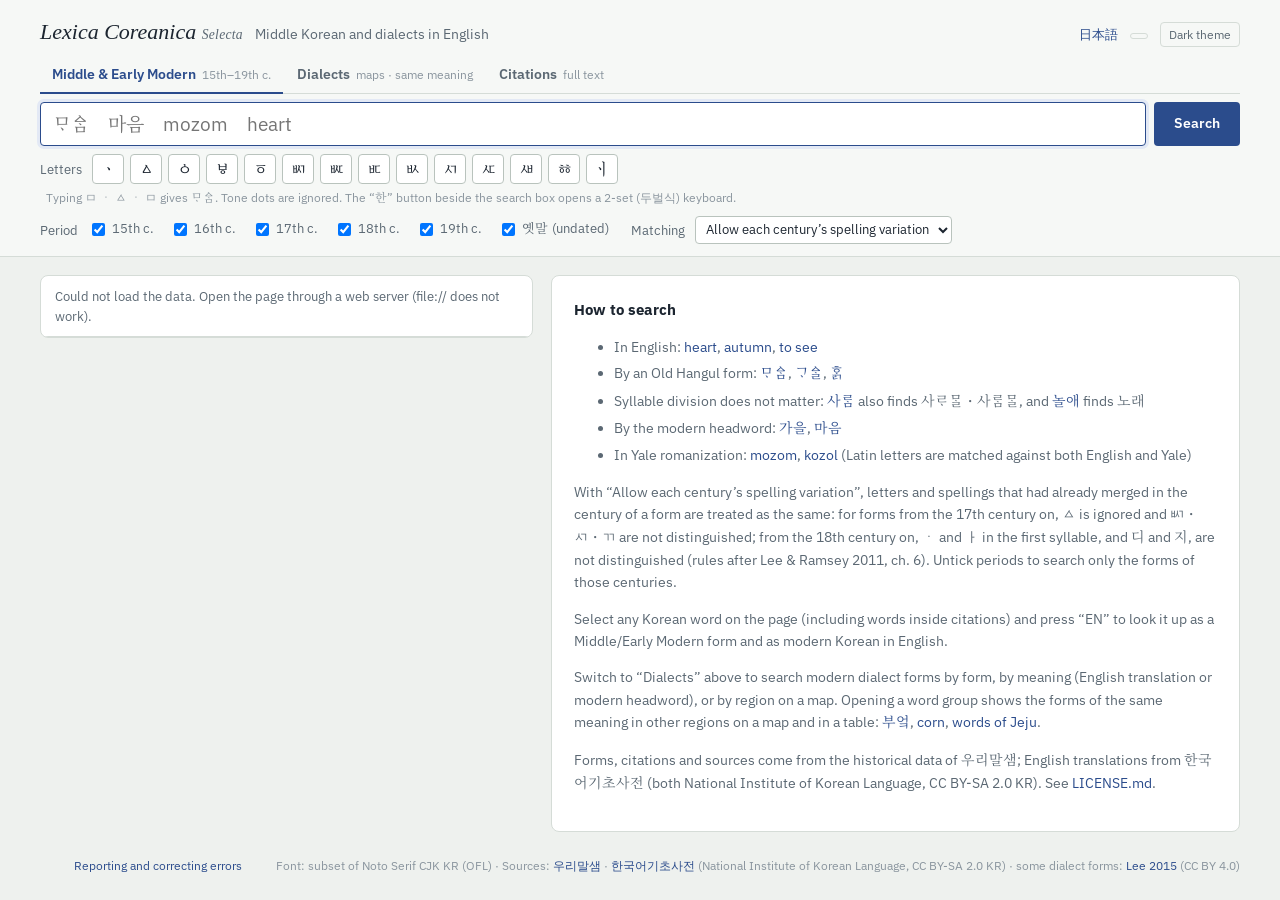
==== commit 11f3ad04: "方言の検索と地図に Lee (2015) の方言形を加える（CC BY 4.0．LICENSE.md と脚注に出典）．「用例」ページの画面の更新 Co-Authored-By: Claude Opus" ====
--- a/en/index.html
+++ b/en/index.html
@@ -106,7 +106,7 @@
 <footer class="wrap foot">
   <span id="meta"></span>
   <a href="https://github.com/anti-tail/LexicaCoreanicaSelecta/blob/main/CONTRIBUTING.md#english" rel="noopener">Reporting and correcting errors</a>
-  <span>Font: subset of Noto Serif CJK KR (OFL) · Sources: <a href="https://opendict.korean.go.kr/" rel="noopener">우리말샘</a> · <a href="https://krdict.korean.go.kr/" rel="noopener">한국어기초사전</a> (National Institute of Korean Language, CC BY-SA 2.0 KR)</span>
+  <span>Font: subset of Noto Serif CJK KR (OFL) · Sources: <a href="https://opendict.korean.go.kr/" rel="noopener">우리말샘</a> · <a href="https://krdict.korean.go.kr/" rel="noopener">한국어기초사전</a> (National Institute of Korean Language, CC BY-SA 2.0 KR) · some dialect forms: <a href="https://github.com/lexibank/leekoreanic" rel="noopener">Lee 2015</a> (CC BY 4.0)</span>
 </footer>
 <script src="../hkey.js"></script>
 <script src="../hangulkbd.js" data-lang="en"></script>
